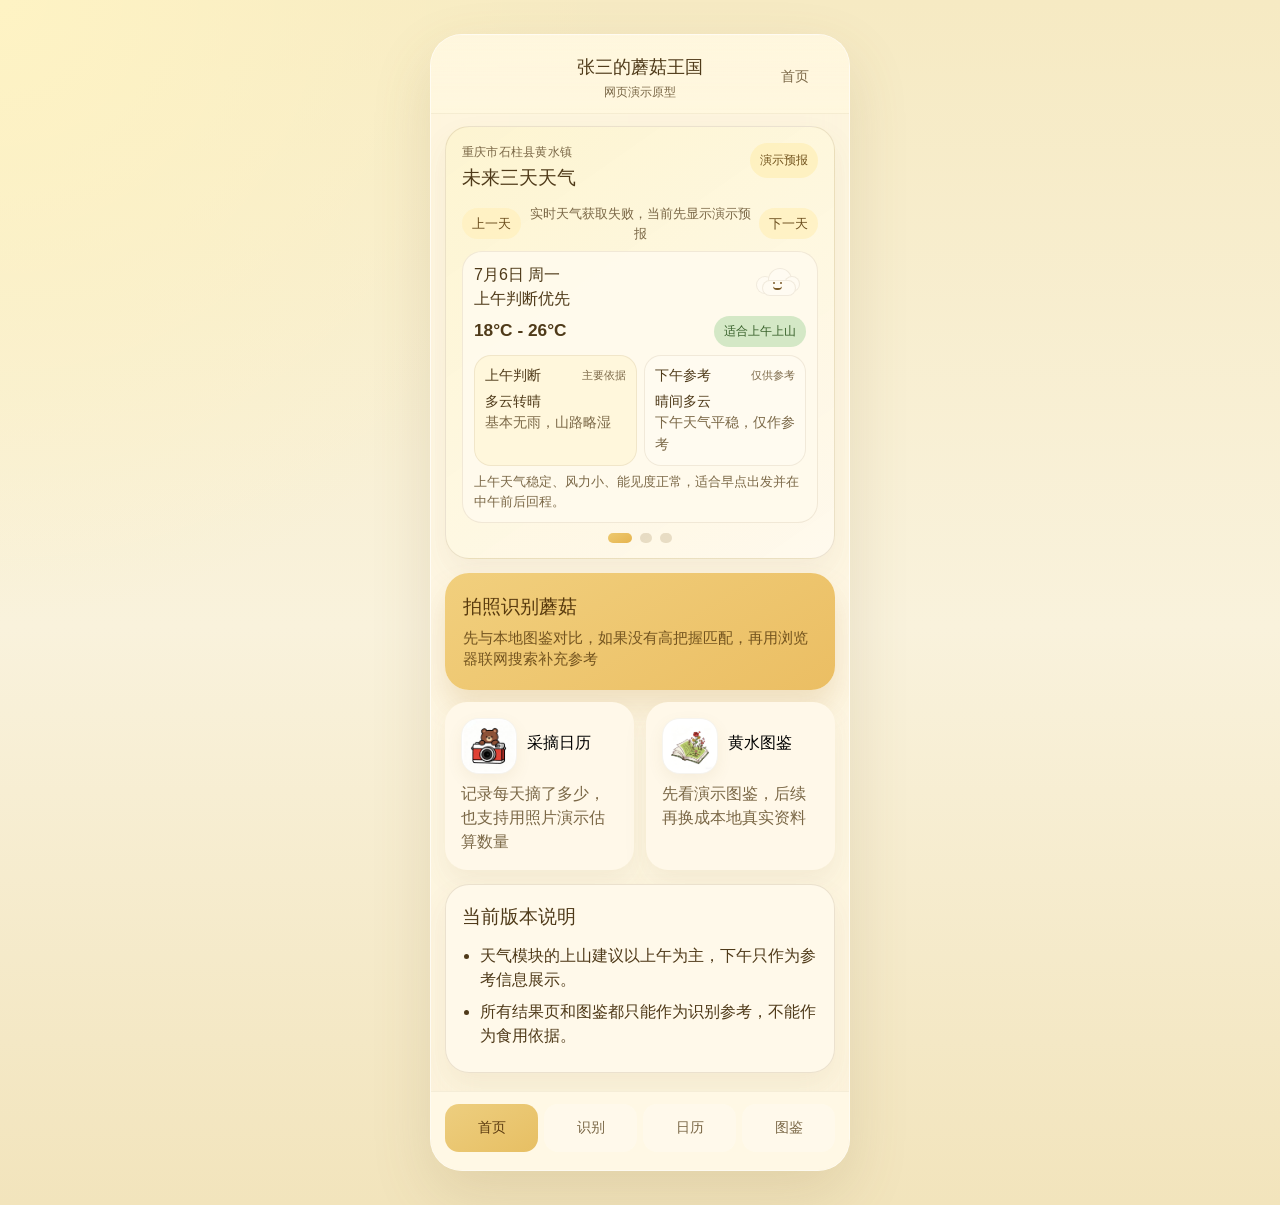
==== app/index.html @ f148c785 "Publish interactive product demo" ====
<!doctype html>
<html lang="zh-CN">
  <head>
    <meta charset="UTF-8" />
    <meta name="viewport" content="width=device-width, initial-scale=1.0, viewport-fit=cover" />
    <meta name="theme-color" content="#f0c568" />
    <title>张三的蘑菇王国</title>
    <script type="module" crossorigin src="./assets/index-BMXiw-qc.js"></script>
    <link rel="stylesheet" crossorigin href="./assets/index-DuMKt3Lt.css">
    <link rel="stylesheet" href="./embed.css">
  </head>
  <body>
    <div id="root"></div>
    <script>
      if (window.self !== window.top) {
        document.documentElement.classList.add("embedded-preview");
      }
    </script>
  </body>
</html>
---- app/assets/index-DuMKt3Lt.css ----
:root{font-family:Microsoft YaHei,PingFang SC,Hiragino Sans GB,sans-serif;color:#4f3a19;background:radial-gradient(circle at top left,rgba(255,244,196,.9),transparent 35%),linear-gradient(180deg,#f6eac3,#f9f2dc 52%,#f2e4bc);line-height:1.5;font-weight:400;font-synthesis:none;text-rendering:optimizeLegibility;-webkit-font-smoothing:antialiased;-moz-osx-font-smoothing:grayscale;--surface: rgba(255, 250, 236, .88);--surface-strong: #fff8e9;--surface-accent: #f2dc9c;--surface-deep: #efd18c;--text: #4f3a19;--muted: #7b6847;--border: rgba(129, 103, 58, .16);--shadow: 0 24px 60px rgba(129, 103, 58, .16);--good: #5b8744;--warn: #af7934;--danger: #a75443}*{box-sizing:border-box}body{margin:0;min-width:320px;min-height:100vh}button,input,textarea{font:inherit}button{cursor:pointer}img{display:block;width:100%}#root{min-height:100vh}.app-background{min-height:100vh;display:flex;justify-content:center;padding:22px 14px}.phone-shell{width:min(100%,420px);min-height:calc(100vh - 44px);background:#fff8e5c2;border:1px solid rgba(255,255,255,.6);box-shadow:var(--shadow);border-radius:32px;overflow:hidden;display:flex;flex-direction:column;-webkit-backdrop-filter:blur(18px);backdrop-filter:blur(18px)}.topbar{display:grid;grid-template-columns:72px 1fr 72px;align-items:center;gap:8px;padding:18px 18px 12px;background:linear-gradient(180deg,#fff7deeb,#fff7de9e);border-bottom:1px solid rgba(129,103,58,.08);-webkit-touch-callout:none;-webkit-user-select:none;user-select:none}.topbar-title{text-align:center}.topbar-title-button{width:100%;border:0;padding:0;background:transparent;color:inherit;cursor:default;-webkit-touch-callout:none;-webkit-user-select:none;user-select:none}.topbar-title h1{margin:0;font-size:1.15rem}.topbar-title p{margin:2px 0 0;color:var(--muted);font-size:.78rem}.ghost-button,.ghost-placeholder{border:none;background:transparent;color:var(--muted);font-size:.9rem}.ghost-placeholder{text-align:left}.view-container{flex:1;overflow-y:auto;padding:12px 14px 18px}.world-view-container{display:flex;align-items:stretch}.screen{display:flex;flex-direction:column;gap:14px}.world-select-screen{width:100%;justify-content:center;gap:18px}.world-hero{padding:24px 18px 10px}.world-hero h1{margin:6px 0 8px;font-size:1.58rem;line-height:1.18}.world-hero p{margin:0;color:var(--muted)}.world-grid{display:grid;gap:12px}.world-card{width:100%;min-height:120px;border:1px solid rgba(140,111,58,.12);border-radius:24px;padding:16px;display:grid;grid-template-columns:74px 1fr;gap:14px;align-items:center;text-align:left;color:var(--text);box-shadow:0 14px 28px #9177441a}.world-card-icon{width:72px;height:72px;border-radius:22px;position:relative;display:inline-flex;align-items:center;justify-content:center;overflow:hidden}.world-card-copy{display:grid;gap:6px;min-width:0}.world-card-copy strong{font-size:1.18rem;line-height:1.2}.world-card-copy small{color:var(--muted);font-size:.88rem;line-height:1.35}.mushroom-world{background:linear-gradient(145deg,#fff5d2fa,#fffaecf5)}.running-world{background:linear-gradient(145deg,#e3f4e5fa,#f4fbf2f5)}.supervision-world{background:linear-gradient(145deg,#e8f0fbfa,#fbf8ebf5)}.mushroom-icon{background:#fff3d0}.mushroom-cap{position:absolute;top:18px;width:48px;height:28px;border-radius:30px 30px 12px 12px;background:linear-gradient(160deg,#e8a94f,#c36f42)}.mushroom-stem{position:absolute;bottom:14px;width:24px;height:28px;border-radius:10px 10px 14px 14px;background:#fff8e9;border:1px solid rgba(120,83,27,.12)}.mushroom-dot{position:absolute;top:25px;width:7px;height:7px;border-radius:50%;background:#fff8e9eb}.mushroom-dot.dot-one{left:23px}.mushroom-dot.dot-two{right:24px}.running-icon{background:#e4f4ee}.route-line{position:absolute;left:11px;right:11px;bottom:17px;height:4px;border-radius:999px;background:linear-gradient(90deg,#74b7a8,#5a91c8)}.runner-head{position:absolute;top:15px;left:33px;width:14px;height:14px;border-radius:50%;background:#4e8c76}.runner-body{position:absolute;top:30px;left:31px;width:20px;height:8px;border-radius:999px;background:#5a91c8;transform:rotate(-20deg)}.runner-leg{position:absolute;width:24px;height:5px;border-radius:999px;background:#4e8c76;transform-origin:left center}.runner-leg.leg-one{left:29px;top:42px;transform:rotate(34deg)}.runner-leg.leg-two{left:34px;top:42px;transform:rotate(-34deg)}.supervision-icon{background:#edf2fb;border:1px solid rgba(90,116,154,.12)}.board-line{position:absolute;left:18px;width:36px;height:5px;border-radius:999px;background:#6c8dbb}.board-line.line-top{top:21px}.board-line.line-mid{top:34px;width:27px}.check-mark{position:absolute;right:18px;bottom:19px;width:23px;height:13px;border-left:5px solid #d49b44;border-bottom:5px solid #d49b44;transform:rotate(-45deg)}.coming-soon-card{min-height:360px;display:flex;flex-direction:column;justify-content:center;gap:14px;border-radius:24px;padding:22px;border:1px solid rgba(140,111,58,.12);box-shadow:0 14px 30px #91774414}.coming-soon-card h2,.coming-soon-card p{margin:0}.coming-soon-card h2{font-size:1.34rem;line-height:1.25}.coming-soon-card p:not(.eyebrow){color:var(--muted)}.running-soon{background:linear-gradient(145deg,#e2f4e6fa,#fffaecf5)}.supervision-soon{background:linear-gradient(145deg,#e8f0fbfa,#fffaecf5)}.running-view-container{background:linear-gradient(180deg,#eff9ec80,#fff8e52e)}.running-screen{gap:14px}.running-weather-card,.running-start-card,.watch-card,.running-live-card,.running-stop-card,.running-summary-hero{border:1px solid rgba(84,128,96,.14);border-radius:24px;padding:16px;box-shadow:0 14px 30px #517a5814}.running-weather-card{background:linear-gradient(145deg,#e7f7e8f5,#fffaecf0)}.running-weather-main,.running-live-head{display:flex;justify-content:space-between;gap:12px;align-items:flex-start}.running-weather-main h2,.running-start-card h2,.running-live-head h2,.running-summary-hero h2{margin:2px 0 0}.running-weather-main p,.running-weather-note,.running-start-card p,.watch-note,.running-stop-card p,.running-summary-hero p,.running-device-note{margin:0;color:var(--muted)}.running-weather-details{margin-top:12px;display:grid;grid-template-columns:auto 1fr;gap:8px;align-items:center;color:#4e7756;font-weight:700;font-size:.9rem}.running-weather-note{margin-top:8px;font-size:.88rem}.running-start-card{display:grid;gap:12px;background:#fffaecf2}.running-start-button{min-height:74px;border:none;border-radius:22px;background:linear-gradient(145deg,#65a86e,#4f8f6b);color:#fffdf4;font-size:1.28rem;font-weight:700;box-shadow:0 18px 30px #4a835638}.watch-card{display:grid;gap:14px;background:#f8fdf6f2}.watch-pill{display:inline-flex;align-items:center;justify-content:center;padding:7px 10px;border-radius:999px;font-size:.76rem;font-weight:700;color:#356741;background:#c8e7cbd1}.watch-state-row{display:grid;grid-template-columns:repeat(3,1fr);gap:8px}.watch-state-row span{min-height:54px;padding:9px 8px;border-radius:16px;display:inline-flex;align-items:center;justify-content:center;text-align:center;background:#fffaecd1;color:var(--muted);font-size:.76rem;line-height:1.25}.watch-state-row span.active{background:#c9e8ccf0;color:#356741;font-weight:700}.watch-note{font-size:.84rem}.running-countdown-screen{min-height:620px;display:grid;place-items:center;align-content:center;gap:12px;text-align:center;color:#315e3b}.running-countdown-screen p,.running-countdown-screen span{margin:0;color:var(--muted)}.running-countdown-screen strong{width:164px;height:164px;display:inline-flex;align-items:center;justify-content:center;border-radius:50%;background:linear-gradient(145deg,#dff3df,#fdf6df);border:1px solid rgba(84,128,96,.16);box-shadow:0 22px 50px #517a5829;font-size:5rem;line-height:1}.running-live-card{background:#f8fdf6f5}.running-live-head{margin-bottom:14px}.running-metrics-grid{display:grid;grid-template-columns:repeat(2,minmax(0,1fr));gap:10px}.running-metric-card{min-height:92px;display:grid;align-content:space-between;gap:6px;padding:12px;border-radius:18px;background:#fffaecf2;border:1px solid rgba(84,128,96,.1)}.running-metric-card.featured{min-height:112px;background:linear-gradient(145deg,#dcf4dbf2,#fffaecf5)}.running-metric-card span,.running-metric-card small{color:var(--muted);font-size:.76rem}.running-metric-card strong{color:#315e3b;font-size:1.28rem;line-height:1.12}.running-metric-card.featured strong{font-size:1.72rem}.running-stop-card{display:grid;gap:12px;background:#fffaecf2}.running-stop-button{--stop-progress: 0%;min-height:68px;border:none;border-radius:22px;background:linear-gradient(90deg,rgba(172,72,56,.92) var(--stop-progress),transparent var(--stop-progress)),#f5cdc2e6;color:#7e2f24;font-weight:700;touch-action:none;-webkit-user-select:none;user-select:none}.running-stop-card p{font-size:.86rem;text-align:center}.running-summary-hero{background:linear-gradient(145deg,#def4dff5,#fffaecf0)}.running-evaluation-list{margin-top:14px;display:grid;gap:10px}.running-evaluation-card{display:grid;gap:8px;padding:14px;border-radius:18px;border:1px solid rgba(84,128,96,.1);background:#fffaecf2}.running-evaluation-card h3,.running-evaluation-card p{margin:0}.running-evaluation-card h3{color:#315e3b}.running-evaluation-card p:not(.eyebrow){color:var(--muted)}.running-device-note{margin-top:14px;padding:12px;border-radius:16px;background:#f5e9c1c2;font-size:.86rem}.running-record-list{margin-top:14px;display:grid;gap:12px}.running-record-card{width:100%;border:1px solid rgba(84,128,96,.12);border-radius:20px;padding:14px;display:flex;align-items:center;justify-content:space-between;gap:12px;text-align:left;background:#fffaecf2;color:var(--text)}.running-record-card strong{display:block;margin-bottom:4px}.running-record-card p{margin:0;color:var(--muted);font-size:.84rem;line-height:1.35}.running-record-side{flex:0 0 auto;display:grid;gap:4px;justify-items:end}.running-record-side span{color:var(--muted);font-size:.76rem}.running-record-side strong{margin:0;color:#315e3b;white-space:nowrap}.cross-family-card{background:linear-gradient(145deg,#fafdf2f5,#fffaecf0)}.cross-family-grid{margin-top:14px;display:grid;grid-template-columns:repeat(2,minmax(0,1fr));gap:10px}.cross-family-grid span{min-height:78px;display:grid;gap:4px;align-content:center;padding:12px;border-radius:18px;background:#fffaece0;border:1px solid rgba(140,111,58,.1)}.cross-family-grid strong{color:#5d3e13;font-size:1rem;line-height:1.18}.cross-family-grid small{color:var(--muted);font-size:.74rem}.hero-card,.card,.notes-card{background:var(--surface);border:1px solid var(--border);border-radius:24px;padding:16px;box-shadow:0 14px 30px #91774414}.hero-card{padding:16px 16px 15px;background:linear-gradient(145deg,#fdf4cff2,#fffaeeeb),var(--surface)}.hero-header,.section-header,.weather-row,.record-card,.button-row,.uploaded-preview,.uploaded-result{display:flex;justify-content:space-between;gap:12px}.hero-header,.section-header{align-items:flex-start}.hero-header h2,.section-header h2,.notes-card h3{margin:2px 0 0;font-size:1.18rem}.eyebrow{margin:0;color:var(--muted);font-size:.78rem;letter-spacing:.02em}.hero-chip,.section-tip,.advice-pill,.mode-chip,.weather-icon{display:inline-flex;align-items:center;justify-content:center;border-radius:999px;font-size:.76rem}.hero-chip,.section-tip{padding:8px 10px;background:#ffeeb4a8;color:#71531c}.record-list,.candidate-list,.guide-list{display:flex;flex-direction:column;gap:12px}.weather-card,.candidate-card,.record-card,.guide-card{background:#fffaecf2;border:1px solid rgba(140,111,58,.12);border-radius:20px}.weather-card{padding:11px}.weather-slider{margin-top:12px}.weather-toolbar{display:grid;grid-template-columns:auto 1fr auto;align-items:center;gap:8px;margin-bottom:8px}.weather-toolbar-copy{margin:0;text-align:center;color:var(--muted);font-size:.8rem}.weather-switch{border:none;border-radius:999px;padding:6px 10px;background:#fff1c2db;color:#6b4d1d;white-space:nowrap;font-size:.82rem}.weather-viewport{overflow:hidden}.weather-track{display:flex;transition:transform .28s ease}.weather-slide{min-width:100%;flex:0 0 100%}.weather-dots{display:flex;justify-content:center;gap:8px;margin-top:10px}.weather-dot{width:10px;height:10px;border:none;border-radius:999px;background:#8b6d3833}.weather-dot.active{width:24px;background:linear-gradient(150deg,#edc96f,#e6b44f)}.weather-date,.weather-name,.temperature,.muted-text,.record-card p,.candidate-card p,.guide-card p,.guide-copy p{margin:0}.weather-name{font-size:.98rem;font-weight:700}.temperature{margin-top:0;font-size:1.08rem;font-weight:700}.muted-text{color:var(--muted);font-size:.9rem}.weather-icon{width:56px;height:40px;position:relative;justify-content:center;align-items:center}.weather-rain{color:#46608b}.weather-cloud{color:#6e6c66}.weather-thunder{color:#88563f}.weather-clear{color:#d79b1f}.advice-pill{margin:10px 0;padding:7px 12px;font-weight:700}.advice-pill.compact{margin:0;padding:6px 10px;font-size:.76rem}.advice-适合上山,.advice-good{background:#c5e3b9bd;color:#38612b}.advice-谨慎上山,.advice-caution{background:#f8dcacc2;color:#8b5c17}.advice-不建议上山,.advice-avoid{background:#f5c6b9c2;color:#8a3325}.weather-summary-row{margin-top:6px;display:flex;align-items:center;justify-content:space-between;gap:10px}.weather-split-grid{margin-top:8px;display:grid;grid-template-columns:1fr 1fr;gap:7px}.weather-focus-card,.weather-reference-card{margin-top:0;padding:9px 10px 10px;border-radius:17px;border:1px solid rgba(140,111,58,.12)}.weather-focus-card{background:#fff7dcf2}.weather-reference-card{background:#fffbf0eb}.weather-focus-header,.weather-reference-header{display:flex;justify-content:space-between;gap:10px;align-items:center;margin-bottom:5px}.weather-focus-header strong,.weather-reference-header strong{font-size:.88rem}.weather-focus-header span,.weather-reference-header span{color:var(--muted);font-size:.7rem}.weather-focus-main,.weather-reference-main{margin:0;font-size:.9rem;font-weight:700}.weather-footnote{margin:6px 0 0;color:var(--muted);font-size:.8rem}.action-section{display:flex;flex-direction:column;gap:12px}.primary-action,.mini-card,.primary-button,.secondary-button,.danger-button,.nav-item,.calendar-cell,.record-card,.guide-card,.mode-chip{border:none}.primary-action{display:flex;flex-direction:column;align-items:flex-start;justify-content:center;gap:6px;min-height:112px;padding:20px 18px;border-radius:24px;background:linear-gradient(150deg,#f1cf7d,#ebbe63);color:#583a0e;box-shadow:0 18px 30px #aa7a242e}.action-title{font-size:1.2rem;font-weight:700}.action-subtitle{font-size:.92rem;line-height:1.45;color:#583a0ed1;text-align:left}.mini-actions{display:grid;grid-template-columns:1fr 1fr;gap:12px;align-items:stretch}.mini-card{display:flex;flex-direction:column;justify-content:flex-start;min-height:168px;height:100%;padding:16px;text-align:left;border-radius:22px;background:var(--surface-strong);box-shadow:0 12px 24px #91774414}.mini-card-head,.guide-card-head{display:flex;align-items:center;gap:10px;margin-bottom:8px}.mini-card-illustration-frame{width:56px;height:56px;flex:0 0 auto;display:inline-flex;align-items:center;justify-content:center;border-radius:18px;background:#fff;border:1px solid rgba(140,111,58,.08);box-shadow:0 6px 16px #91774414;overflow:hidden}.mini-card-illustration{width:52px;height:52px;object-fit:contain;display:block;background:#fff}.guide-illustration{background:#fff;padding:2px}.mini-card strong,.guide-card strong,.record-card strong,.candidate-card strong{display:block;margin-bottom:6px;font-size:1rem}.mini-card span,.guide-card p,.record-card p{color:var(--muted)}.notes-card ul,.detail-list{margin:12px 0 0;padding-left:18px}.notes-card li,.detail-list li{margin-bottom:8px}.upload-panel{display:flex;flex-direction:column;gap:14px}.upload-box{position:relative;display:flex;min-height:140px;flex-direction:column;justify-content:center;align-items:center;gap:6px;border:1.5px dashed rgba(155,119,44,.35);border-radius:22px;background:#fff9e5eb;text-align:center;color:#71531c;padding:16px}.upload-box input{position:absolute;top:0;right:0;bottom:0;left:0;opacity:0}.upload-box small{color:var(--muted)}.upload-box.compact{min-height:110px}.uploaded-preview,.uploaded-result{align-items:center;background:#fffaecf2;border-radius:18px;padding:10px;border:1px solid rgba(140,111,58,.1)}.uploaded-preview img,.uploaded-result img{width:96px;height:96px;object-fit:cover;border-radius:16px}.mode-toggle{display:grid;grid-template-columns:1fr 1fr;gap:10px}.mode-chip{padding:12px 10px;background:#f5e8bbbf;color:#755621}.mode-chip.active{background:linear-gradient(150deg,#efcf82,#e8bc5f);color:#5d3e13;font-weight:700}.demo-hint{margin:12px 0;color:var(--muted)}.primary-button,.secondary-button,.danger-button{padding:14px 16px;border-radius:18px;font-weight:700}.primary-button{background:linear-gradient(150deg,#edc96f,#e6b44f);color:#603f10}.primary-button:disabled{opacity:.6;cursor:not-allowed}.secondary-button{background:#f5e9c1db;color:#65491b}.danger-button{background:#f3cdc2e0;color:#8a3428}.result-hero.confirmed{background:linear-gradient(160deg,#eaf6d7e6,#fff9ebf2)}.result-hero.uncertain{background:linear-gradient(160deg,#ffeccfeb,#fff8eaf2)}.warning-banner{margin-top:14px;padding:12px 14px;border-radius:18px;background:#f9dab6d1;color:#864023;font-weight:700}.image-strip,.photo-grid{display:grid;gap:12px}.image-strip{grid-template-columns:repeat(2,minmax(0,1fr))}.image-strip img,.guide-detail img{border-radius:18px;border:1px solid rgba(140,111,58,.1)}.candidate-card{padding:14px}.candidate-card a{color:#7a5617;font-weight:700}.translation-settings-card,.translation-message-card{display:grid;gap:16px}.translation-status{align-self:start;padding:7px 10px;border-radius:999px;background:#f5e9c1e6;color:var(--muted);font-size:.78rem;font-weight:700;white-space:nowrap}.translation-status.configured{background:#dcf0cdf2;color:#4c703a}.translation-status.invalid{background:#f3cdc2eb;color:#8a3428}.settings-actions{display:grid;grid-template-columns:repeat(2,minmax(0,1fr));gap:10px}.settings-actions button:only-child{grid-column:1 / -1}.security-note{margin:0;padding:12px 14px;border-radius:16px;background:#ffefc9b8;color:var(--muted);font-size:.84rem}.weekday-row,.calendar-grid{display:grid;grid-template-columns:repeat(7,minmax(0,1fr));gap:8px}.weekday-row{margin-top:16px;color:var(--muted);text-align:center;font-size:.82rem}.calendar-grid{margin-top:10px}.calendar-cell{min-height:64px;display:flex;flex-direction:column;justify-content:space-between;align-items:flex-start;padding:10px 8px;border-radius:18px;background:#fffaece6;color:var(--text)}.calendar-mood-thumb{width:18px;height:18px;object-fit:cover;border-radius:999px;box-shadow:0 2px 8px #aa7a241f}.calendar-cell.has-mood{align-items:center}.calendar-cell small{color:var(--muted);font-size:.72rem}.calendar-cell.active{background:linear-gradient(160deg,#f1d07beb,#fff5d2f0)}.calendar-cell.empty{background:transparent}.record-card,.guide-card{width:100%;padding:14px;display:flex;align-items:center;justify-content:space-between;text-align:left}.record-card span{font-size:1.1rem;font-weight:700;color:#78501d}.record-card-side{display:grid;justify-items:end;gap:8px}.family-hero-card{background:linear-gradient(145deg,#fff6d8f5,#fffaecf0),var(--surface)}.family-summary-grid,.family-upload-list{display:grid;gap:12px}.family-summary-grid{margin-top:14px}.family-member-card{display:grid;gap:14px;padding:14px;border-radius:20px;border:1px solid rgba(140,111,58,.12)}.family-member-card.me{background:#fffaecf2}.family-member-card.dad{background:#edf7e6eb}.family-member-head,.family-upload-main{display:flex;align-items:center;gap:10px;min-width:0}.family-member-head strong,.family-upload-main strong{display:block;margin-bottom:2px}.family-member-head p,.family-upload-main p,.family-latest{margin:0;color:var(--muted)}.family-upload-main p{font-size:.82rem;line-height:1.35}.family-avatar{width:42px;height:42px;flex:0 0 auto;border-radius:16px;display:inline-flex;align-items:center;justify-content:center;background:linear-gradient(145deg,#efcf82,#e7bb5f);color:#5d3e13;font-weight:700}.family-avatar.small{width:34px;height:34px;border-radius:13px;font-size:.86rem}.family-stat-row{display:grid;grid-template-columns:repeat(3,1fr);gap:8px}.family-stat-row span{display:grid;gap:2px;padding:10px 8px;border-radius:16px;background:#fffaecc2;text-align:center}.family-stat-row strong{font-size:1.1rem;color:#78501d}.family-stat-row small{color:var(--muted);font-size:.72rem}.family-upload-list{margin-top:4px}.family-upload-card{width:100%;border:1px solid rgba(140,111,58,.12);border-radius:20px;padding:12px;display:flex;align-items:center;justify-content:space-between;gap:12px;text-align:left;background:#fffaecf2;color:var(--text)}.family-upload-side{flex:0 0 auto;display:grid;gap:4px;justify-items:end}.family-upload-side span{color:var(--muted);font-size:.78rem}.family-upload-side strong{color:#78501d;white-space:nowrap}.form-grid{display:grid;gap:14px}.mood-card{display:grid;gap:12px;padding:14px;border-radius:18px;background:#fff5dceb;border:1px solid rgba(140,111,58,.12)}.mood-card-copy strong{display:block;margin-bottom:6px}.mood-card-copy p{margin:0;color:var(--muted)}.uploader-toggle{display:grid;grid-template-columns:1fr 1fr;gap:10px}.uploader-chip{border:1px solid rgba(140,111,58,.14);border-radius:18px;padding:12px;display:grid;gap:3px;text-align:left;background:#fffaecf0;color:var(--text)}.uploader-chip strong{font-size:.96rem}.uploader-chip small{color:var(--muted);font-size:.76rem}.uploader-chip.active{background:linear-gradient(160deg,#f8dd8cf2,#fff4d0fa);box-shadow:0 10px 20px #aa7a241f}.mood-grid{display:grid;grid-template-columns:repeat(6,minmax(0,1fr));gap:8px}.mood-option{grid-column:span 2;border:1px solid rgba(140,111,58,.12);border-radius:18px;background:#fffaecf0;padding:10px 8px;display:grid;gap:6px;justify-items:center;transition:transform .18s ease,box-shadow .18s ease}.mood-option:nth-child(4){grid-column:2 / span 2}.mood-option:nth-child(5){grid-column:4 / span 2}.mood-option.active{background:linear-gradient(160deg,#f8dd8cf2,#fff4d0fa);box-shadow:0 10px 20px #aa7a2424;transform:translateY(-1px)}.mood-face-image{width:62px;height:62px;object-fit:cover;border-radius:999px;box-shadow:0 6px 16px #aa7a241f}.mood-label{font-size:.72rem;color:var(--muted);text-align:center;line-height:1.3}.mood-badge{display:inline-grid;gap:3px;justify-items:end}.mood-badge-image{width:34px;height:34px;object-fit:cover;border-radius:999px;box-shadow:0 4px 12px #aa7a241f}.mood-badge-label{max-width:74px;font-size:.64rem;color:var(--muted);text-align:right;line-height:1.2}.count-assist-card{display:grid;gap:10px;padding:14px;border-radius:18px;background:#fff7ddf2;border:1px solid rgba(140,111,58,.12)}.count-assist-card strong{display:block;margin-bottom:6px}.count-assist-card p{margin:0;color:var(--muted)}.estimate-button{width:100%}.assist-hint{font-size:.9rem}.field{display:grid;gap:8px}.field span{font-weight:700}.field input,.field textarea{width:100%;border:1px solid rgba(140,111,58,.18);border-radius:18px;padding:14px;background:#fffaecf0;color:var(--text)}.photo-grid{grid-template-columns:repeat(2,minmax(0,1fr));margin-top:14px}.photo-card{position:relative;border-radius:18px;overflow:hidden;background:#fffaecf2;border:1px solid rgba(140,111,58,.1)}.photo-card img{aspect-ratio:1 / 1;object-fit:cover}.photo-remove{position:absolute;right:8px;bottom:8px;border:none;border-radius:999px;padding:6px 10px;background:#5a3d0fbf;color:#fff8ee}.empty-state{grid-column:1 / -1;padding:24px 18px;border-radius:18px;background:#fffaeceb;color:var(--muted);text-align:center}.guide-list{margin-top:4px}.guide-card{gap:12px}.guide-card img{width:88px;height:88px;object-fit:cover;border-radius:16px}.section-icon{position:relative;flex:0 0 auto}.camera-icon{width:42px;height:34px}.camera-top{position:absolute;left:7px;top:4px;width:14px;height:8px;border-radius:8px 8px 0 0;background:#edbf66}.camera-body{position:absolute;top:9px;right:0;bottom:0;left:0;border-radius:12px;background:linear-gradient(160deg,#f4cf7a,#e7b858);border:1px solid rgba(120,83,27,.15)}.camera-lens{position:absolute;left:12px;top:12px;width:18px;height:18px;border-radius:50%;background:#fff8e4fa;border:2px solid rgba(120,83,27,.15)}.camera-eye,.camera-smile,.book-face,.cloud-face{position:absolute;background:#7a5927}.camera-eye{top:18px;width:2px;height:2px;border-radius:50%}.camera-eye.left{left:17px}.camera-eye.right{left:23px}.camera-smile{left:17px;top:23px;width:8px;height:4px;border-radius:0 0 8px 8px;background:transparent;border-bottom:2px solid #7a5927}.book-icon{width:40px;height:36px}.book-cover{position:absolute;top:4px;width:17px;height:28px;border-radius:8px 8px 10px 10px;border:1px solid rgba(120,83,27,.15)}.book-cover.left{left:2px;background:linear-gradient(160deg,#f7d681,#efc264)}.book-cover.right{right:2px;background:linear-gradient(160deg,#fff2c9,#f5dda0)}.book-spine{position:absolute;left:18px;top:4px;width:4px;height:28px;border-radius:999px;background:#e2b25a}.book-face.eye-left,.book-face.eye-right{top:14px;width:2px;height:2px;border-radius:50%}.book-face.eye-left{left:12px}.book-face.eye-right{left:19px}.book-face.smile{left:11px;top:19px;width:10px;height:5px;border-radius:0 0 10px 10px;background:transparent;border-bottom:2px solid #7a5927}.cloud-icon{position:relative;display:block;width:58px;height:38px}.cloud-puff,.cloud-base{position:absolute;background:#fffbf2fa;border:1px solid rgba(154,135,96,.14)}.cloud-puff{border-radius:50%}.cloud-left{left:6px;top:12px;width:18px;height:18px}.cloud-middle{left:18px;top:4px;width:24px;height:24px}.cloud-right{left:34px;top:12px;width:16px;height:16px}.cloud-base{left:12px;top:16px;width:34px;height:16px;border-radius:10px}.cloud-eye{top:18px;width:2px;height:2px;border-radius:50%}.cloud-eye.left{left:23px}.cloud-eye.right{left:30px}.cloud-smile{left:23px;top:22px;width:9px;height:4px;border-radius:0 0 10px 10px;background:transparent;border-bottom:2px solid #7a5927}.sun-core{width:24px;height:24px;border-radius:50%;background:radial-gradient(circle at 35% 35%,#fff5b4,#f5c94b 68%,#e8a82b);box-shadow:0 0 0 4px #f8db742e}.sun-ray{position:absolute;width:4px;height:12px;border-radius:999px;background:#efbc40}.ray-top{top:1px}.ray-right{right:5px;width:12px;height:4px}.ray-bottom{bottom:1px}.ray-left{left:5px;width:12px;height:4px}.ray-top-left{left:11px;top:5px;transform:rotate(-45deg)}.ray-top-right{right:11px;top:5px;transform:rotate(45deg)}.ray-bottom-left{left:11px;bottom:5px;transform:rotate(45deg)}.ray-bottom-right{right:11px;bottom:5px;transform:rotate(-45deg)}.rain-drop{position:absolute;bottom:1px;width:4px;height:10px;border-radius:999px;background:linear-gradient(180deg,#9fd8ff,#4ea1eb)}.drop-left{left:18px}.drop-middle{left:28px}.drop-right{left:38px}.lightning-bolt{position:absolute;left:25px;top:21px;width:0;height:0;border-left:6px solid transparent;border-right:4px solid transparent;border-top:14px solid #f0bf3f;transform:skew(-12deg)}.lightning-bolt:after{content:"";position:absolute;left:-4px;top:-2px;width:0;height:0;border-left:4px solid transparent;border-right:6px solid transparent;border-top:12px solid #e79a2b;transform:translateY(7px) translate(-2px) rotate(180deg)}.cloud-weather-code{position:absolute;right:-2px;top:-1px;width:18px;height:18px;border-radius:50%;background:#ffeebdf2;color:#7a5927;display:inline-flex;align-items:center;justify-content:center;font-size:.62rem;font-weight:700;border:1px solid rgba(120,83,27,.12)}.guide-detail{display:grid;gap:16px}.guide-copy h3{margin-bottom:8px}.bottom-nav{display:grid;grid-template-columns:repeat(4,1fr);gap:6px;padding:12px 14px 18px;background:#fff8e5eb;border-top:1px solid rgba(129,103,58,.08)}.nav-item{min-height:48px;border-radius:14px;background:#fffaeceb;color:var(--muted);font-size:.9rem}.running-bottom-nav{grid-template-columns:repeat(3,1fr)}.nav-item.active{background:linear-gradient(150deg,#edce7f,#e7bf63);color:#5b3b10;font-weight:700}@media (min-width: 768px){.app-background{padding:34px}.phone-shell{min-height:880px}}html.native-app,html.native-app body,html.native-app #root{width:100%;min-height:100%}html.native-app body{min-width:0;overflow:hidden;background:#fff8e5}.native-app .app-background{width:100%;min-height:100vh;min-height:100dvh;padding:0;display:block}.native-app .phone-shell{width:100%;max-width:none;height:100vh;height:100dvh;min-height:100vh;min-height:100dvh;border:0;border-radius:0;box-shadow:none;-webkit-backdrop-filter:none;backdrop-filter:none;background:#fff8e5f5}.native-app .topbar{padding-top:calc(18px + env(safe-area-inset-top,0px));padding-right:calc(18px + env(safe-area-inset-right,0px));padding-left:calc(18px + env(safe-area-inset-left,0px))}.native-app .view-container{padding-right:calc(14px + env(safe-area-inset-right,0px));padding-left:calc(14px + env(safe-area-inset-left,0px))}.native-app .bottom-nav{padding-right:calc(14px + env(safe-area-inset-right,0px));padding-bottom:calc(18px + env(safe-area-inset-bottom,0px));padding-left:calc(14px + env(safe-area-inset-left,0px))}
---- app/embed.css ----
html.embedded-preview body {
  min-width: 0;
  overflow-x: hidden;
}

html.embedded-preview .app-background {
  width: 100%;
  min-height: 100vh;
  padding: 0;
}

html.embedded-preview .phone-shell {
  width: 100%;
  max-width: none;
  min-height: 100vh;
  border: 0;
  border-radius: 0;
  box-shadow: none;
}

html.embedded-preview .topbar {
  padding-top: 38px;
}
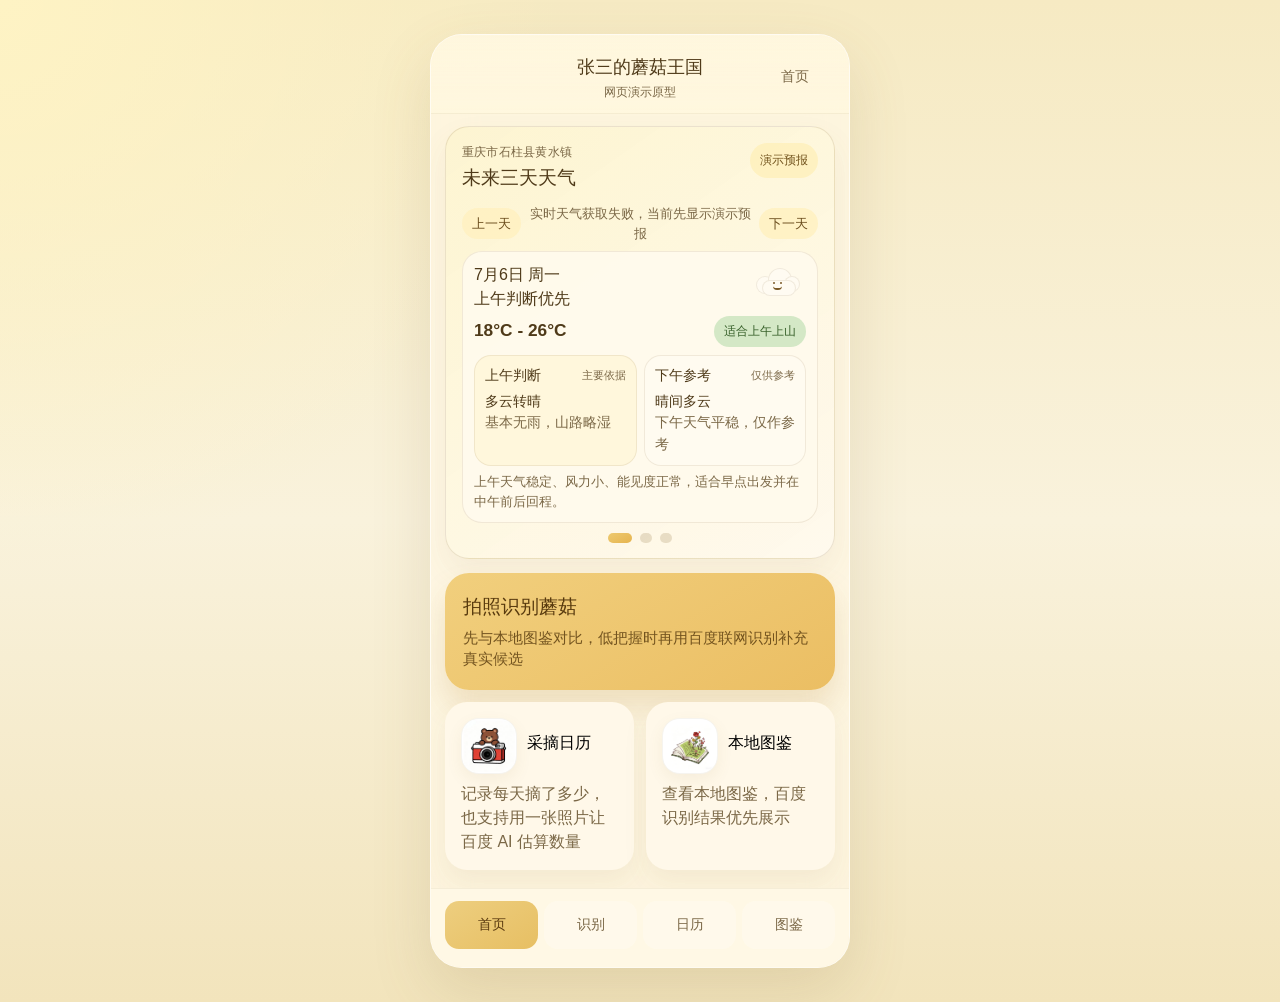
==== commit c94f4f75: "Improve recognition result text formatting" ====
--- a/app/index.html
+++ b/app/index.html
@@ -7,6 +7,7 @@
     <title>张三的蘑菇王国</title>
     <script type="module" crossorigin src="./assets/index-BMXiw-qc.js"></script>
     <link rel="stylesheet" crossorigin href="./assets/index-DuMKt3Lt.css">
+    <link rel="stylesheet" href="./result-format.css">
     <link rel="stylesheet" href="./embed.css">
   </head>
   <body>
--- a/app/result-format.css
+++ b/app/result-format.css
@@ -0,0 +1,6 @@
+.detail-list li {
+  line-height: 1.65;
+  overflow-wrap: anywhere;
+  white-space: pre-line;
+  word-break: break-word;
+}
